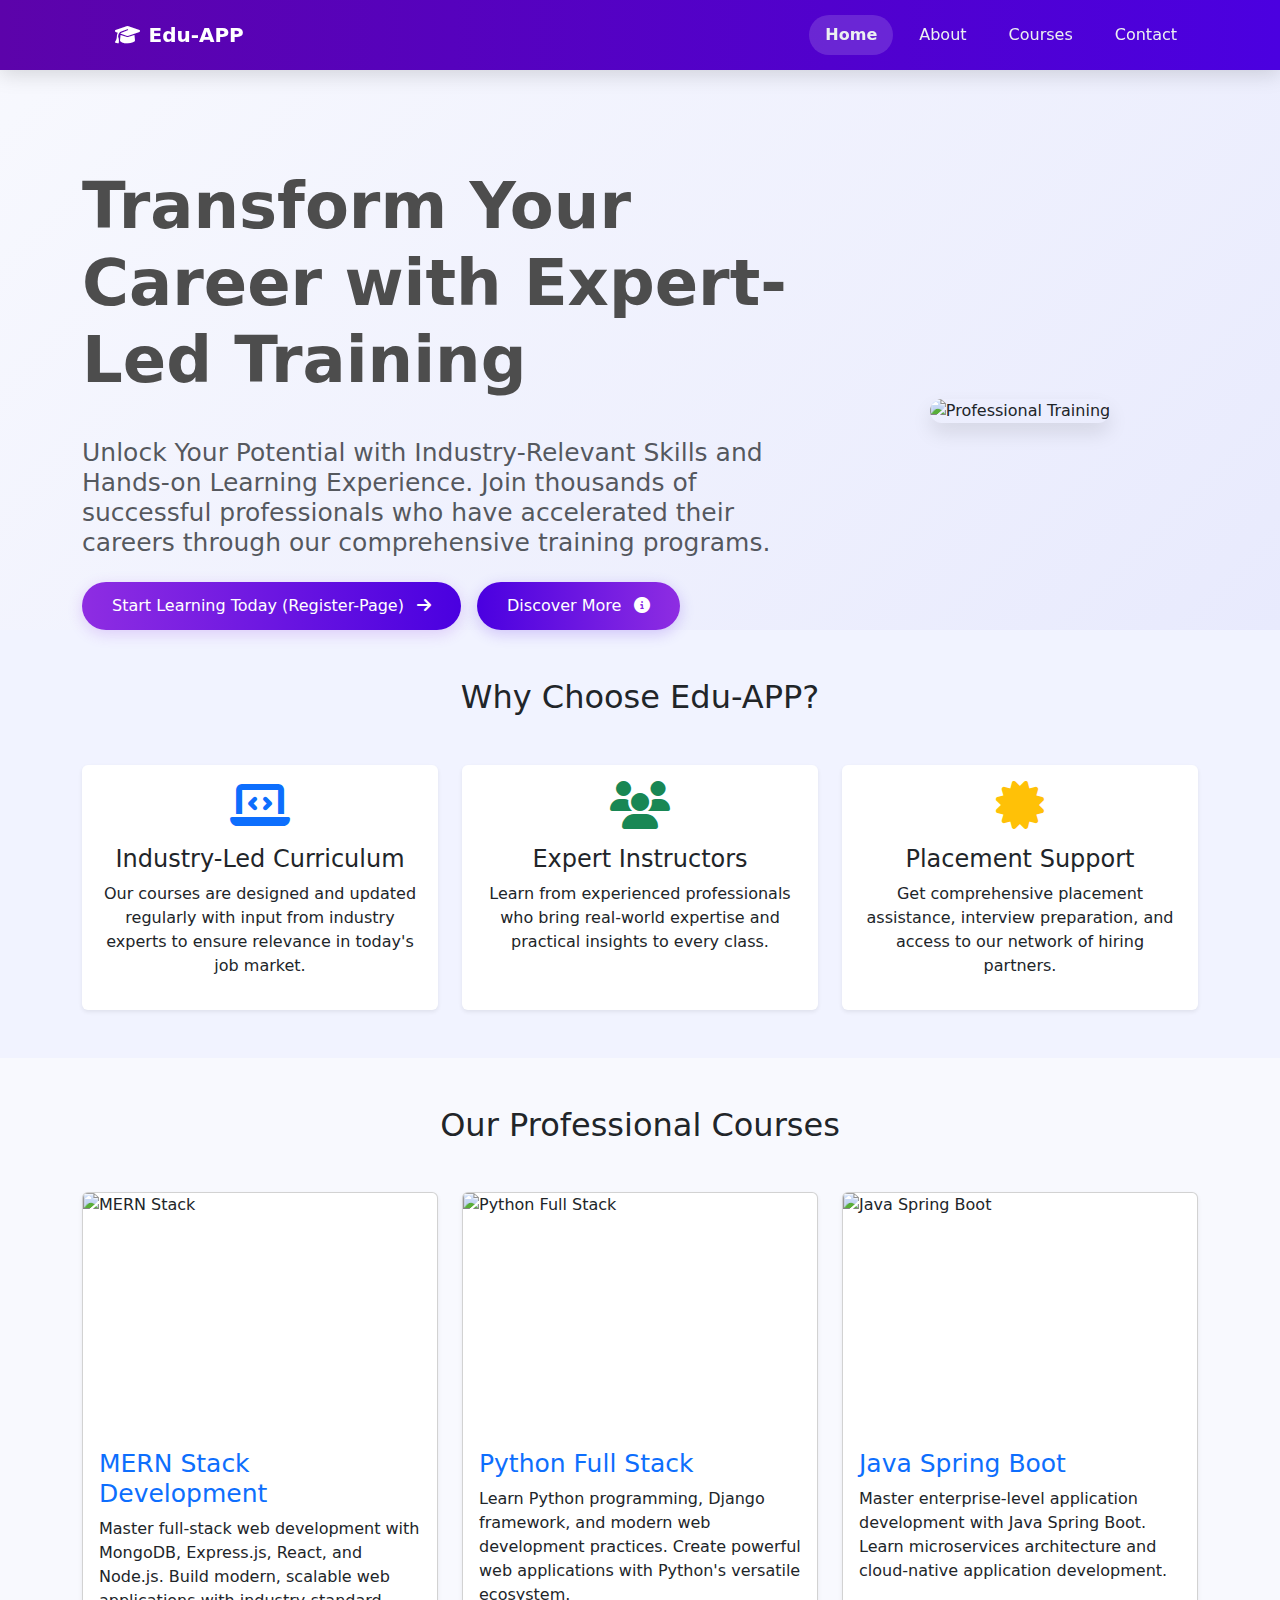
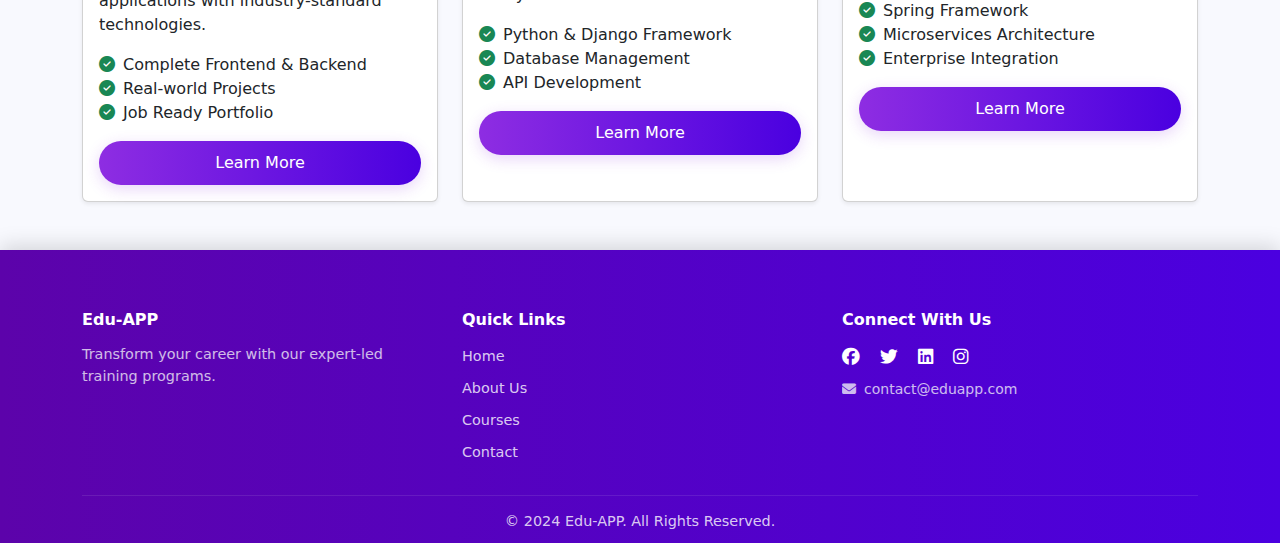
==== index.html @ 0708e310 "Add files via upload" ====
<!DOCTYPE html>
<html lang="en">

<head>
    <meta charset="UTF-8">
    <meta name="viewport" content="width=device-width, initial-scale=1.0">
    <title>Document</title>
    <link href="https://cdn.jsdelivr.net/npm/bootstrap@5.3.3/dist/css/bootstrap.min.css" rel="stylesheet"
        integrity="sha384-QWTKZyjpPEjISv5WaRU9OFeRpok6YctnYmDr5pNlyT2bRjXh0JMhjY6hW+ALEwIH" crossorigin="anonymous">
    <script src="https://cdn.jsdelivr.net/npm/bootstrap@5.3.3/dist/js/bootstrap.bundle.min.js"
        integrity="sha384-YvpcrYf0tY3lHB60NNkmXc5s9fDVZLESaAA55NDzOxhy9GkcIdslK1eN7N6jIeHz"
        crossorigin="anonymous"></script>
        <link rel="stylesheet" href="style.css">
        <link rel="stylesheet" href="https://cdnjs.cloudflare.com/ajax/libs/font-awesome/6.7.2/css/all.min.css" integrity="sha512-Evv84Mr4kqVGRNSgIGL/F/aIDqQb7xQ2vcrdIwxfjThSH8CSR7PBEakCr51Ck+w+/U6swU2Im1vVX0SVk9ABhg==" crossorigin="anonymous" referrerpolicy="no-referrer" />

        
</head>

<body>
    <nav class="navbar navbar-expand-lg fixed-top">
        <div class="container">
            <a class="navbar-brand" href="index.html">
                <i class="fas fa-graduation-cap me-2"></i>Edu-APP
            </a>
            <button class="navbar-toggler" type="button" data-bs-toggle="collapse" data-bs-target="#navbarNav">
                <span class="navbar-toggler-icon"></span>
            </button>
            <div class="collapse navbar-collapse" id="navbarNav">
                <ul class="navbar-nav ms-auto">
                    <li class="nav-item">
                        <a class="nav-link active" href="#home">Home</a>
                    </li>
                    <li class="nav-item">
                        <a class="nav-link" href="#ABOUT">About</a>
                    </li>
                    <li class="nav-item">
                        <a class="nav-link" href="#course">Courses</a>
                    </li>
                    <li class="nav-item">
                        <a class="nav-link" href="./contact.html">Contact</a>
                    </li>
                </ul>
            </div>
        </div>
    </nav>

    <!-- home page -->
    <div id="home">
        <div class="container mt-5">
            <div class="row align-items-center">
                <div class="col-lg-8 col-md-12 text-lg-start text-center">
                    <h1>Transform Your Career with Expert-Led Training</h1>
                    <h5 class="text-muted">
                        Unlock Your Potential with Industry-Relevant Skills and Hands-on Learning Experience. Join thousands of successful professionals who have accelerated their careers through our comprehensive training programs.
                    </h5>
                    <div class="d-flex justify-content-lg-start justify-content-center mt-4 gap-3">
                        <a href="./register.html" class="btn btn-custom-primary">
                            Start Learning Today<span class="text-grey"> (Register-Page)</span> <i class="fas fa-arrow-right ms-2"></i>
                        </a>
                        <a href="#ABOUT" class="btn btn-custom-secondary">
                            Discover More <i class="fas fa-info-circle ms-2"></i>
                        </a>
                    </div>
                </div>
                <div class="col-lg-4 col-md-12 text-center gy-4">
                    <img src="https://img.freepik.com/free-photo/young-students-learning-together-library_23-2149215402.jpg"
                        alt="Professional Training" 
                        style="border-radius: 15px; box-shadow: 0 10px 20px rgba(0,0,0,0.1);">
                </div>
            </div>
        </div>
    </div>

    <!-- About Us Section -->
    <section class="about-us py-5 bg-light" id="ABOUT">
        <div class="container">
            <h2 class="text-center mb-5">Why Choose Edu-APP?</h2>
            <div class="row g-4">
                <div class="col-md-4">
                    <div class="card h-100 border-0 shadow-sm">
                        <div class="card-body text-center">
                            <i class="fas fa-laptop-code fa-3x text-primary mb-3"></i>
                            <h4>Industry-Led Curriculum</h4>
                            <p>Our courses are designed and updated regularly with input from industry experts to ensure relevance in today's job market.</p>
                        </div>
                    </div>
                </div>
                <div class="col-md-4">
                    <div class="card h-100 border-0 shadow-sm">
                        <div class="card-body text-center">
                            <i class="fas fa-users fa-3x text-success mb-3"></i>
                            <h4>Expert Instructors</h4>
                            <p>Learn from experienced professionals who bring real-world expertise and practical insights to every class.</p>
                        </div>
                    </div>
                </div>
                <div class="col-md-4">
                    <div class="card h-100 border-0 shadow-sm">
                        <div class="card-body text-center">
                            <i class="fas fa-certificate fa-3x text-warning mb-3"></i>
                            <h4>Placement Support</h4>
                            <p>Get comprehensive placement assistance, interview preparation, and access to our network of hiring partners.</p>
                        </div>
                    </div>
                </div>
            </div>
        </div>
    </section>

    <!-- course details  -->
    <div id="course" class="py-5">
        <div class="container">
            <h2 class="text-center mb-5">Our Professional Courses</h2>
            <div class="row g-4">
                <!-- MERN Stack Card -->
                <div class="col-sm-12 col-md-6 col-lg-4">
                    <div class="card h-100 shadow-sm">
                        <img src="https://almablog-media.s3.ap-south-1.amazonaws.com/MERN_Stack_9437df2ba9_62af1dd3fc.png"
                            class="card-img-top" alt="MERN Stack">
                        <div class="card-body">
                            <h5 class="card-title text-primary">MERN Stack Development</h5>
                            <p class="card-text">Master full-stack web development with MongoDB, Express.js, React, and Node.js. Build modern, scalable web applications with industry-standard technologies.</p>
                            <ul class="list-unstyled">
                                <li><i class="fas fa-check-circle text-success me-2"></i>Complete Frontend & Backend</li>
                                <li><i class="fas fa-check-circle text-success me-2"></i>Real-world Projects</li>
                                <li><i class="fas fa-check-circle text-success me-2"></i>Job Ready Portfolio</li>
                            </ul>
                            <a href="#" class="btn btn-custom-primary w-100">Learn More</a>
                        </div>
                    </div>
                </div>

                <!-- Python Full Stack Card -->
                <div class="col-sm-12 col-md-6 col-lg-4">
                    <div class="card h-100 shadow-sm">
                        <img src="https://logos-world.net/wp-content/uploads/2021/10/Python-Symbol.png"
                            class="card-img-top" alt="Python Full Stack">
                        <div class="card-body">
                            <h5 class="card-title text-primary">Python Full Stack</h5>
                            <p class="card-text">Learn Python programming, Django framework, and modern web development practices. Create powerful web applications with Python's versatile ecosystem.</p>
                            <ul class="list-unstyled">
                                <li><i class="fas fa-check-circle text-success me-2"></i>Python & Django Framework</li>
                                <li><i class="fas fa-check-circle text-success me-2"></i>Database Management</li>
                                <li><i class="fas fa-check-circle text-success me-2"></i>API Development</li>
                            </ul>
                            <a href="#" class="btn btn-custom-primary w-100">Learn More</a>
                        </div>
                    </div>
                </div>

                <!-- Java Spring Boot Card -->
                <div class="col-sm-12 col-md-6 col-lg-4">
                    <div class="card h-100 shadow-sm">
                        <img src="https://miro.medium.com/v2/resize:fit:850/1*8KX5TdvTf6HlEjls69uPjw.png"
                            class="card-img-top" alt="Java Spring Boot">
                        <div class="card-body">
                            <h5 class="card-title text-primary">Java Spring Boot</h5>
                            <p class="card-text">Master enterprise-level application development with Java Spring Boot. Learn microservices architecture and cloud-native application development.</p>
                            <ul class="list-unstyled">
                                <li><i class="fas fa-check-circle text-success me-2"></i>Spring Framework</li>
                                <li><i class="fas fa-check-circle text-success me-2"></i>Microservices Architecture</li>
                                <li><i class="fas fa-check-circle text-success me-2"></i>Enterprise Integration</li>
                            </ul>
                            <a href="#" class="btn btn-custom-primary w-100">Learn More</a>
                        </div>
                    </div>
                </div>
            </div>
        </div>
    </div>

    <!-- Footer -->

    <footer>
        <div class="container">
            <div class="row gy-3">
                <!-- About Section -->
                <div class="col-md-4">
                    <h5>Edu-APP</h5>
                    <p class="text-light opacity-75">
                        Transform your career with our expert-led training programs.
                    </p>
                </div>

                <!-- Quick Links Section -->
                <div class="col-md-4">
                    <h5>Quick Links</h5>
                    <ul class="list-unstyled">
                        <li><a href="#home">Home</a></li>
                        <li><a href="#ABOUT">About Us</a></li>
                        <li><a href="#course">Courses</a></li>
                        <li><a href="./contact.html">Contact</a></li>
                    </ul>
                </div>

                <!-- Contact Section -->
                <div class="col-md-4">
                    <h5>Connect With Us</h5>
                    <div class="social-icons mb-2">
                        <a href="#"><i class="fab fa-facebook"></i></a>
                        <a href="#"><i class="fab fa-twitter"></i></a>
                        <a href="#"><i class="fab fa-linkedin"></i></a>
                        <a href="#"><i class="fab fa-instagram"></i></a>
                    </div>
                    <p class="text-light opacity-75 small">
                        <i class="fas fa-envelope me-2"></i>contact@eduapp.com
                    </p>
                </div>
            </div>
            <hr class="border-light">
            <div class="text-center copyright">
                <p class="mb-0">&copy; 2024 Edu-APP. All Rights Reserved.</p>
            </div>
        </div>
    </footer>


</body>

</html>
---- style.css ----
/* Background Colors */
body {
    background-color: #f8f9fe;
}

.bg-light {
    background-color: #f1f3ff !important;
}

/* Button Styles */
.btn-custom-primary {
    background: linear-gradient(to right, #8E2DE2, #4A00E0);
    color: white;
    padding: 12px 30px;
    border-radius: 25px;
    border: none;
    transition: all 0.3s ease;
    box-shadow: 0 4px 15px rgba(142, 45, 226, 0.2);
}

.btn-custom-primary:hover {
    transform: translateY(-2px);
    box-shadow: 0 8px 20px rgba(142, 45, 226, 0.3);
    color: white;
}

.btn-custom-secondary {
    background: linear-gradient(to right, #4A00E0, #8E2DE2);
    color: white;
    padding: 12px 30px;
    border-radius: 25px;
    border: none;
    transition: all 0.3s ease;
    box-shadow: 0 4px 15px rgba(74, 0, 224, 0.2);
}

.btn-custom-secondary:hover {
    transform: translateY(-2px);
    box-shadow: 0 8px 20px rgba(74, 0, 224, 0.3);
    color: white;
}

/* Section Background Colors */
#home {
    background: linear-gradient(135deg, #f8f9fe 0%, #e8eafd 100%);
    padding-top: 120px;
}

#ABOUT {
    background-color: #ffffff;
}

#course {
    background-color: #f8f9fe;
}

/* Card Button Overrides */
.card .btn-custom-primary {
    width: 100%;
    padding: 10px 20px;
}

/* Hero Section Buttons */
.hero-buttons .btn {
    margin: 5px;
}

.navbar {
    background: linear-gradient(to right, #5c03aa, #4b00e0) !important;
    padding: 15px 0;
    box-shadow: 0 4px 20px rgba(0, 0, 0, 0.15);
}

.navbar-brand {
    color: #ffffff !important;
    font-weight: 700;
    margin-left: 3%;
}

.nav-link {
    color: rgba(255, 255, 255, 0.9) !important;
    margin: 0 8px;
    padding: 10px 20px !important;
    border-radius: 25px;
    transition: all 0.3s ease;
}

/* Hamburger menu color */
.navbar-toggler {
    border-color: rgba(255, 255, 255, 0.8) !important;
}

.navbar-toggler-icon {
    background-image: url("data:image/svg+xml,%3csvg xmlns='http://www.w3.org/2000/svg' viewBox='0 0 30 30'%3e%3cpath stroke='rgba(255, 255, 255, 0.8)' stroke-linecap='round' stroke-miterlimit='10' stroke-width='2' d='M4 7h22M4 15h22M4 23h22'/%3e%3c/svg%3e") !important;
}

/* Mobile menu styles */
@media (max-width: 991px) {
    .navbar-collapse {
        background: linear-gradient(to right, #5c03aa, #4b00e0) !important;
        padding: 15px;
        border-radius: 10px;
        margin-top: 10px;
    }

    .nav-link {
        text-align: center;
        margin: 5px 0;
    }

    .navbar-nav {
        padding: 10px 0;
    }

    /* Active link in mobile view */
    .nav-link.active {
        background: rgba(255, 255, 255, 0.1);
    }
}

/* Hover effects */
.nav-link:hover {
    background: rgba(255, 255, 255, 0.1);
    transform: translateY(-2px);
}

/* Active link styling */
.nav-link.active {
    background: rgba(255, 255, 255, 0.15);
    font-weight: 600;
}

.navbar-nav {
    margin-left: auto;
    align-items: center;
}

.nav-link {
    color: #ecf0f1 !important;
    font-weight: 500;
    padding: 8px 16px !important;
    margin: 0 5px;
    transition: all 0.3s ease;
}

.nav-link:hover {
    color: #3498db !important;
    background-color: rgba(255, 255, 255, 0.1);
    border-radius: 20px;
}

#btn1 {
    border-radius: 5px;
}

h1 {
    color: rgb(77, 77, 77);
    font-size: 4rem;
    font-weight: 700;
}

h5 {
    margin-top: 40px;
    color: rgb(77, 77, 77);
    font-size: 25px;
}

img {
    border-radius: 50%;
    width: 100%;
    height: 300px;
    object-fit: cover;
}

#btn2 {
    width: 190px;
    height: 50px;
    border-radius: 10px;
    background-color: rgb(46, 186, 46);
    color: white;
    border-color: white;
}

.card-img-top {
    height: 200px;
    object-fit: cover;
}

@media (max-width: 768px) {
    h1 {
        font-size: 2.5rem;
    }

    h5 {
        font-size: 20px;
    }

    #btn2 {
        width: 150px;
        height: 40px;
    }
}

@media (max-width: 768px) {
    .card-img-top {
        height: 150px;
    }
}

@media (max-width: 576px) {
    .card-img-top {
        height: 120px;
    }
    
    .card {
        margin: 0 auto;
        max-width: 320px;
    }
}

.dropdown-menu {
    background-color: #34495e;
    border: none;
    box-shadow: 0 4px 6px rgba(0, 0, 0, 0.1);
}

.dropdown-item {
    color: #ecf0f1;
    transition: all 0.3s ease;
}

.dropdown-item:hover {
    background-color: #3498db;
    color: white;
}

/* Footer Styling */
footer {
    background: linear-gradient(to right, #5c03aa, #4b00e0) !important;
    padding: 20px 0 10px;
    box-shadow: 0 -4px 20px rgba(0, 0, 0, 0.15);
}

footer h5 {
    color: white;
    font-size: 1rem;
    font-weight: 600;
    margin-bottom: 15px;
}

footer p {
    font-size: 0.9rem;
    margin-bottom: 8px;
}

footer .list-unstyled li {
    margin-bottom: 8px;
}

footer .list-unstyled a {
    color: rgba(255, 255, 255, 0.8);
    font-size: 0.9rem;
    text-decoration: none;
    transition: all 0.3s ease;
}

footer .list-unstyled a:hover {
    color: white;
    padding-left: 5px;
}

footer .social-icons a {
    color: white;
    font-size: 1.1rem;
    margin-right: 15px;
    transition: all 0.3s ease;
}

footer .social-icons a:hover {
    transform: translateY(-3px);
    color: rgba(255, 255, 255, 0.8);
}

footer hr {
    margin: 15px 0;
    opacity: 0.1;
}

footer .copyright {
    font-size: 0.8rem;
    color: rgba(255, 255, 255, 0.8);
}

#home {
    background: linear-gradient(135deg, #f8f9fe 0%, #e8eafd 100%);
    padding-top: 120px;
}

@media (max-width: 768px) {
    #home {
        padding-top: 80px;
    }
    
    #home h1 {
        font-size: 2.5rem;
    }
}

@media (max-width: 576px) {
    #home {
        padding-top: 70px;
    }
    
    #home h1 {
        font-size: 2rem;
    }
}
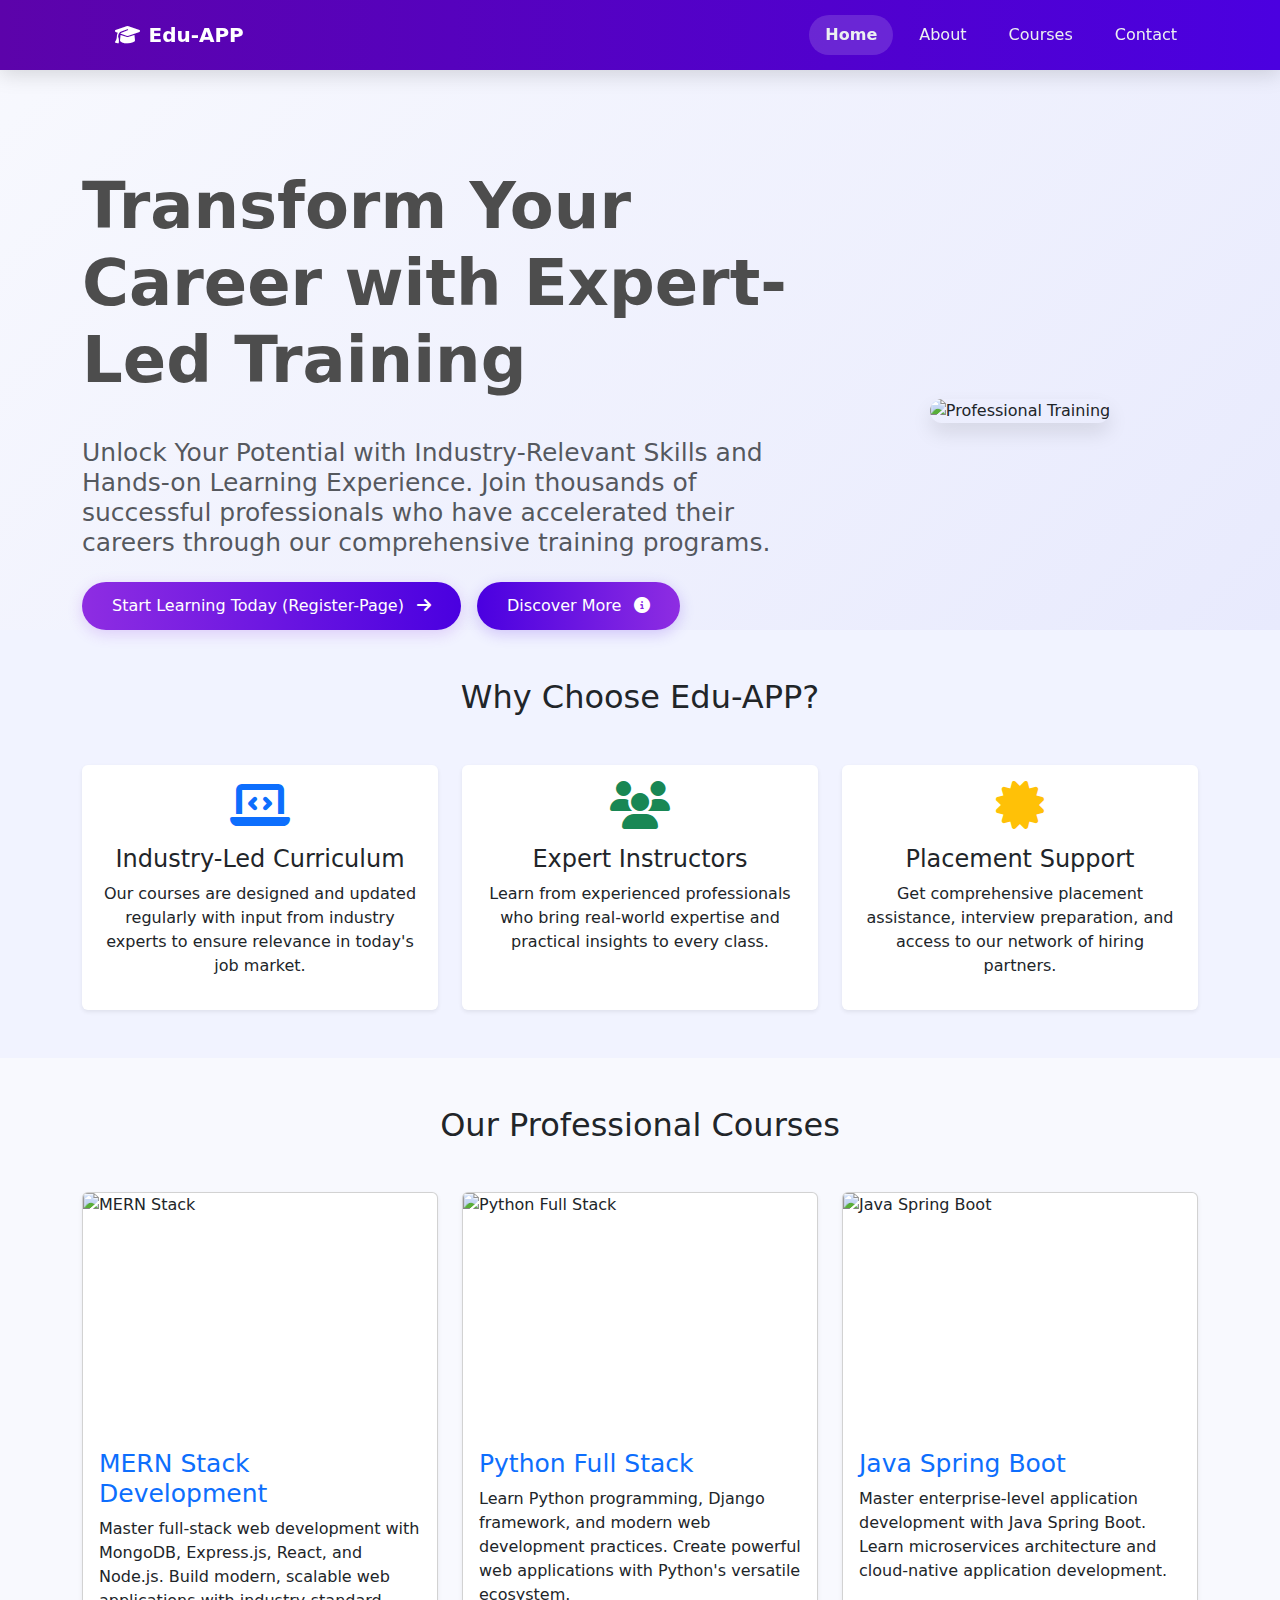
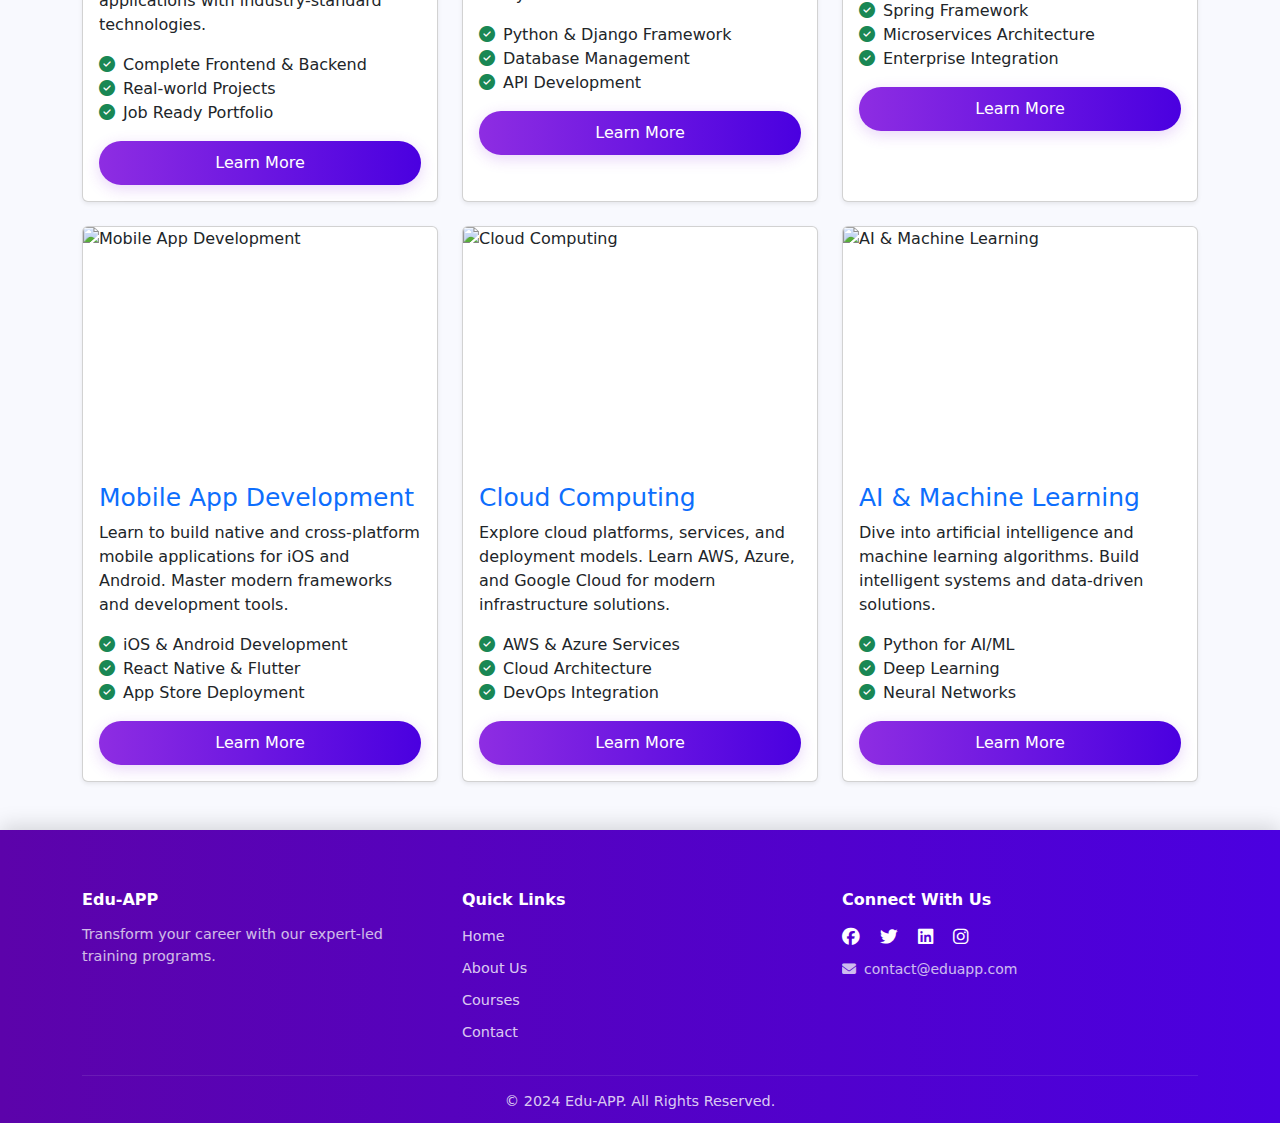
==== commit 3d2c023a: "Add files via upload" ====
--- a/index.html
+++ b/index.html
@@ -165,6 +165,73 @@
                         </div>
                     </div>
                 </div>
+                <!-- Mobile App Development -->
+                <div class="col-sm-12 col-md-6 col-lg-4">
+                    <div class="card h-100 shadow-sm">
+                        <img src="https://www.businessofapps.com/wp-content/uploads/2020/08/zymr8_steps_the_mobile_app_dev_lifecycle_cover.jpg"
+                            class="card-img-top" alt="Mobile App Development">
+                        <div class="card-body">
+                            <h5 class="card-title text-primary">Mobile App Development</h5>
+                            <p class="card-text">Learn to build native and cross-platform mobile applications for iOS and Android. Master modern frameworks and development tools.</p>
+                            <ul class="list-unstyled">
+                                <li><i class="fas fa-check-circle text-success me-2"></i>iOS & Android Development</li>
+                                <li><i class="fas fa-check-circle text-success me-2"></i>React Native & Flutter</li>
+                                <li><i class="fas fa-check-circle text-success me-2"></i>App Store Deployment</li>
+                            </ul>
+                            <a href="#" class="btn btn-custom-primary w-100">Learn More</a>
+                        </div>
+                    </div>
+                </div>
+                <!-- Cloud Computing -->
+                <div class="col-sm-12 col-md-6 col-lg-4">
+                    <div class="card h-100 shadow-sm">
+                        <img src="https://www.sandyx.com/wp-content/uploads/2020/04/5-important-things-about-cloud-computing.png"
+                            class="card-img-top" alt="Cloud Computing">
+                        <div class="card-body">
+                            <h5 class="card-title text-primary">Cloud Computing</h5>
+                            <p class="card-text">Explore cloud platforms, services, and deployment models. Learn AWS, Azure, and Google Cloud for modern infrastructure solutions.</p>
+                            <ul class="list-unstyled">
+                                <li><i class="fas fa-check-circle text-success me-2"></i>AWS & Azure Services</li>
+                                <li><i class="fas fa-check-circle text-success me-2"></i>Cloud Architecture</li>
+                                <li><i class="fas fa-check-circle text-success me-2"></i>DevOps Integration</li>
+                            </ul>
+                            <a href="#" class="btn btn-custom-primary w-100">Learn More</a>
+                        </div>
+                    </div>
+                </div>
+                <!-- AI & Machine Learning -->
+                <div class="col-sm-12 col-md-6 col-lg-4">
+                    <div class="card h-100 shadow-sm">
+                        <img src="https://www.shutterstock.com/image-vector/vector-illustration-left-right-human-600nw-2225707515.jpg"
+                            class="card-img-top" alt="AI & Machine Learning">
+                        <div class="card-body">
+                            <h5 class="card-title text-primary">AI & Machine Learning</h5>
+                            <p class="card-text">Dive into artificial intelligence and machine learning algorithms. Build intelligent systems and data-driven solutions.</p>
+                            <ul class="list-unstyled">
+                                <li><i class="fas fa-check-circle text-success me-2"></i>Python for AI/ML</li>
+                                <li><i class="fas fa-check-circle text-success me-2"></i>Deep Learning</li>
+                                <li><i class="fas fa-check-circle text-success me-2"></i>Neural Networks</li>
+                            </ul>
+                            <a href="#" class="btn btn-custom-primary w-100">Learn More</a>
+                        </div>
+                    </div>
+                </div>
+
+
+
+
+
+
+
+
+
+
+
+
+
+
+
+
             </div>
         </div>
     </div>
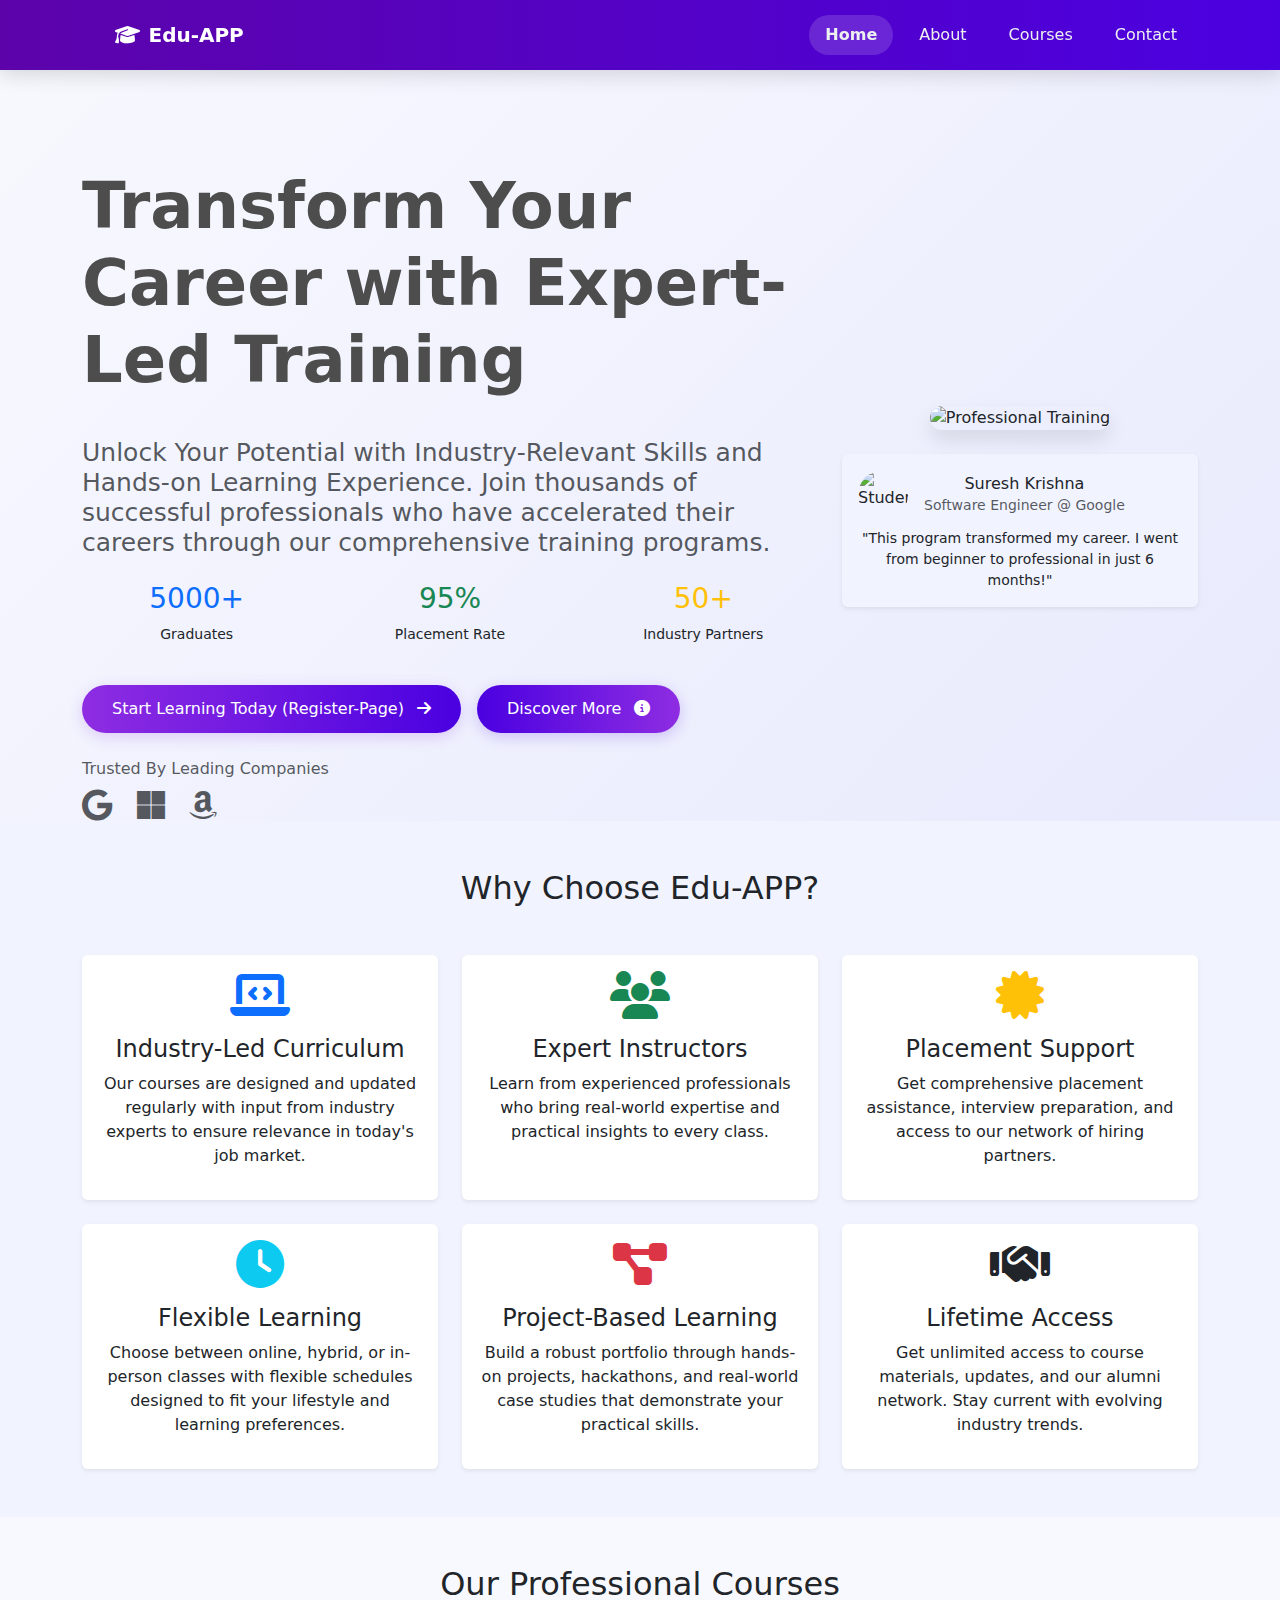
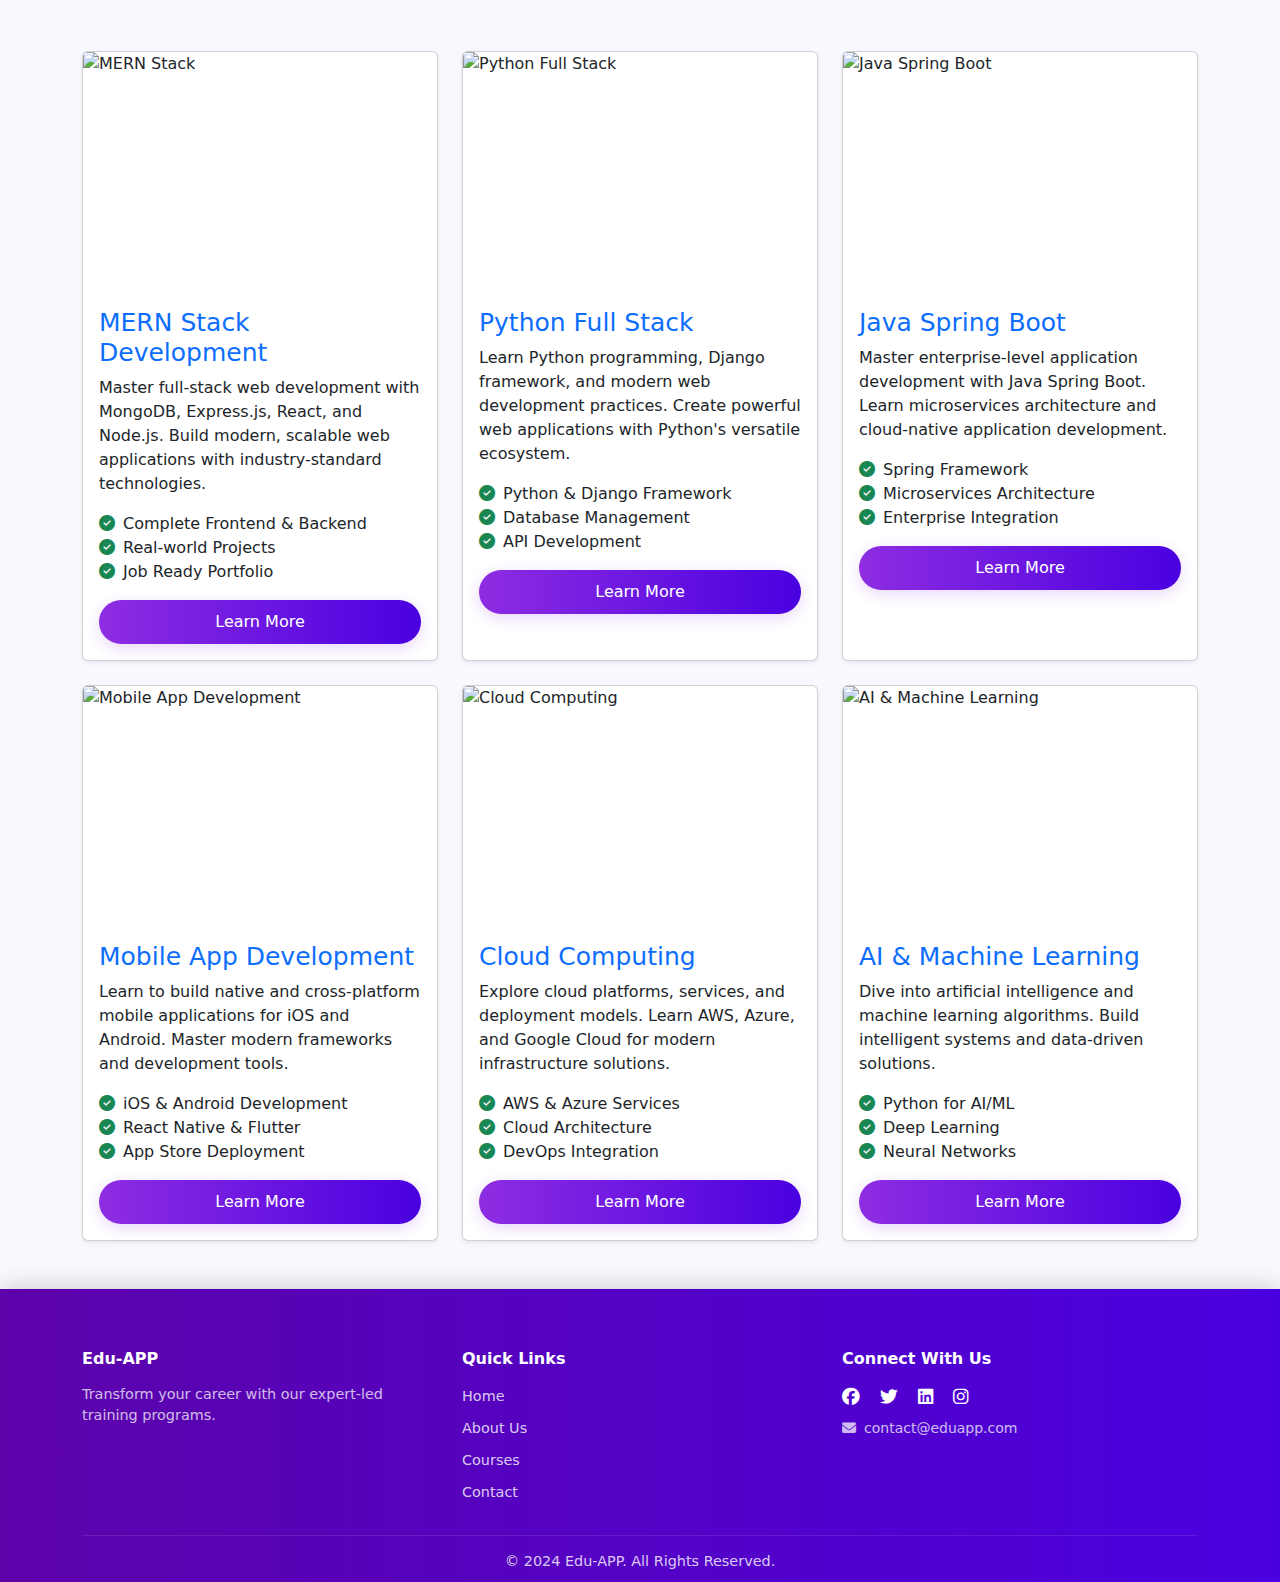
==== commit 17ade0a8: "Add files via upload" ====
--- a/index.html
+++ b/index.html
@@ -53,6 +53,26 @@
                     <h5 class="text-muted">
                         Unlock Your Potential with Industry-Relevant Skills and Hands-on Learning Experience. Join thousands of successful professionals who have accelerated their careers through our comprehensive training programs.
                     </h5>
+                    <div class="row mt-4 mb-4">
+                        <div class="col-4">
+                            <div class="stat-box text-center">
+                                <h3 class="text-primary">5000+</h3>
+                                <p class="small">Graduates</p>
+                            </div>
+                        </div>
+                        <div class="col-4">
+                            <div class="stat-box text-center">
+                                <h3 class="text-success">95%</h3>
+                                <p class="small">Placement Rate</p>
+                            </div>
+                        </div>
+                        <div class="col-4">
+                            <div class="stat-box text-center">
+                                <h3 class="text-warning">50+</h3>
+                                <p class="small">Industry Partners</p>
+                            </div>
+                        </div>
+                    </div>
                     <div class="d-flex justify-content-lg-start justify-content-center mt-4 gap-3">
                         <a href="./register.html" class="btn btn-custom-primary">
                             Start Learning Today<span class="text-grey"> (Register-Page)</span> <i class="fas fa-arrow-right ms-2"></i>
@@ -61,11 +81,34 @@
                             Discover More <i class="fas fa-info-circle ms-2"></i>
                         </a>
                     </div>
+                    <div class="trust-badges mt-4">
+                        <p class="text-muted mb-2">Trusted By Leading Companies</p>
+                        <div class="d-flex justify-content-lg-start justify-content-center gap-4">
+                            <i class="fab fa-google fa-2x text-muted"></i>
+                            <i class="fab fa-microsoft fa-2x text-muted"></i>
+                            <i class="fab fa-amazon fa-2x text-muted"></i>
+                            <i class="fab fa-ibm fa-2x text-muted"></i>
+                        </div>
+                    </div>
                 </div>
                 <div class="col-lg-4 col-md-12 text-center gy-4">
                     <img src="https://img.freepik.com/free-photo/young-students-learning-together-library_23-2149215402.jpg"
                         alt="Professional Training" 
+                        class="main-image"
                         style="border-radius: 15px; box-shadow: 0 10px 20px rgba(0,0,0,0.1);">
+                    <div class="testimonial-card mt-4 p-3 bg-light rounded shadow-sm">
+                        <div class="d-flex align-items-center mb-2">
+                            <img src="https://i.imgflip.com/95gtwt.png" 
+                                alt="Student" 
+                                class="rounded-circle"
+                                style="width: 50px; height: 50px;">
+                            <div class="ms-3">
+                                <h6 class="mb-0">Suresh Krishna</h6>
+                                <small class="text-muted">Software Engineer @ Google</small>
+                            </div>
+                        </div>
+                        <p class="small mb-0">"This program transformed my career. I went from beginner to professional in just 6 months!"</p>
+                    </div>
                 </div>
             </div>
         </div>
@@ -100,6 +143,36 @@
                             <i class="fas fa-certificate fa-3x text-warning mb-3"></i>
                             <h4>Placement Support</h4>
                             <p>Get comprehensive placement assistance, interview preparation, and access to our network of hiring partners.</p>
+                        </div>
+                    </div>
+                </div>
+                <!-- New Card: Flexible Learning -->
+                <div class="col-md-4">
+                    <div class="card h-100 border-0 shadow-sm">
+                        <div class="card-body text-center">
+                            <i class="fas fa-clock fa-3x text-info mb-3"></i>
+                            <h4>Flexible Learning</h4>
+                            <p>Choose between online, hybrid, or in-person classes with flexible schedules designed to fit your lifestyle and learning preferences.</p>
+                        </div>
+                    </div>
+                </div>
+                <!-- New Card: Project-Based Learning -->
+                <div class="col-md-4">
+                    <div class="card h-100 border-0 shadow-sm">
+                        <div class="card-body text-center">
+                            <i class="fas fa-project-diagram fa-3x text-danger mb-3"></i>
+                            <h4>Project-Based Learning</h4>
+                            <p>Build a robust portfolio through hands-on projects, hackathons, and real-world case studies that demonstrate your practical skills.</p>
+                        </div>
+                    </div>
+                </div>
+                <!-- New Card: Career Support -->
+                <div class="col-md-4">
+                    <div class="card h-100 border-0 shadow-sm">
+                        <div class="card-body text-center">
+                            <i class="fas fa-handshake fa-3x text-purple mb-3"></i>
+                            <h4>Lifetime Access</h4>
+                            <p>Get unlimited access to course materials, updates, and our alumni network. Stay current with evolving industry trends.</p>
                         </div>
                     </div>
                 </div>
@@ -216,21 +289,6 @@
                         </div>
                     </div>
                 </div>
-
-
-
-
-
-
-
-
-
-
-
-
-
-
-
 
             </div>
         </div>
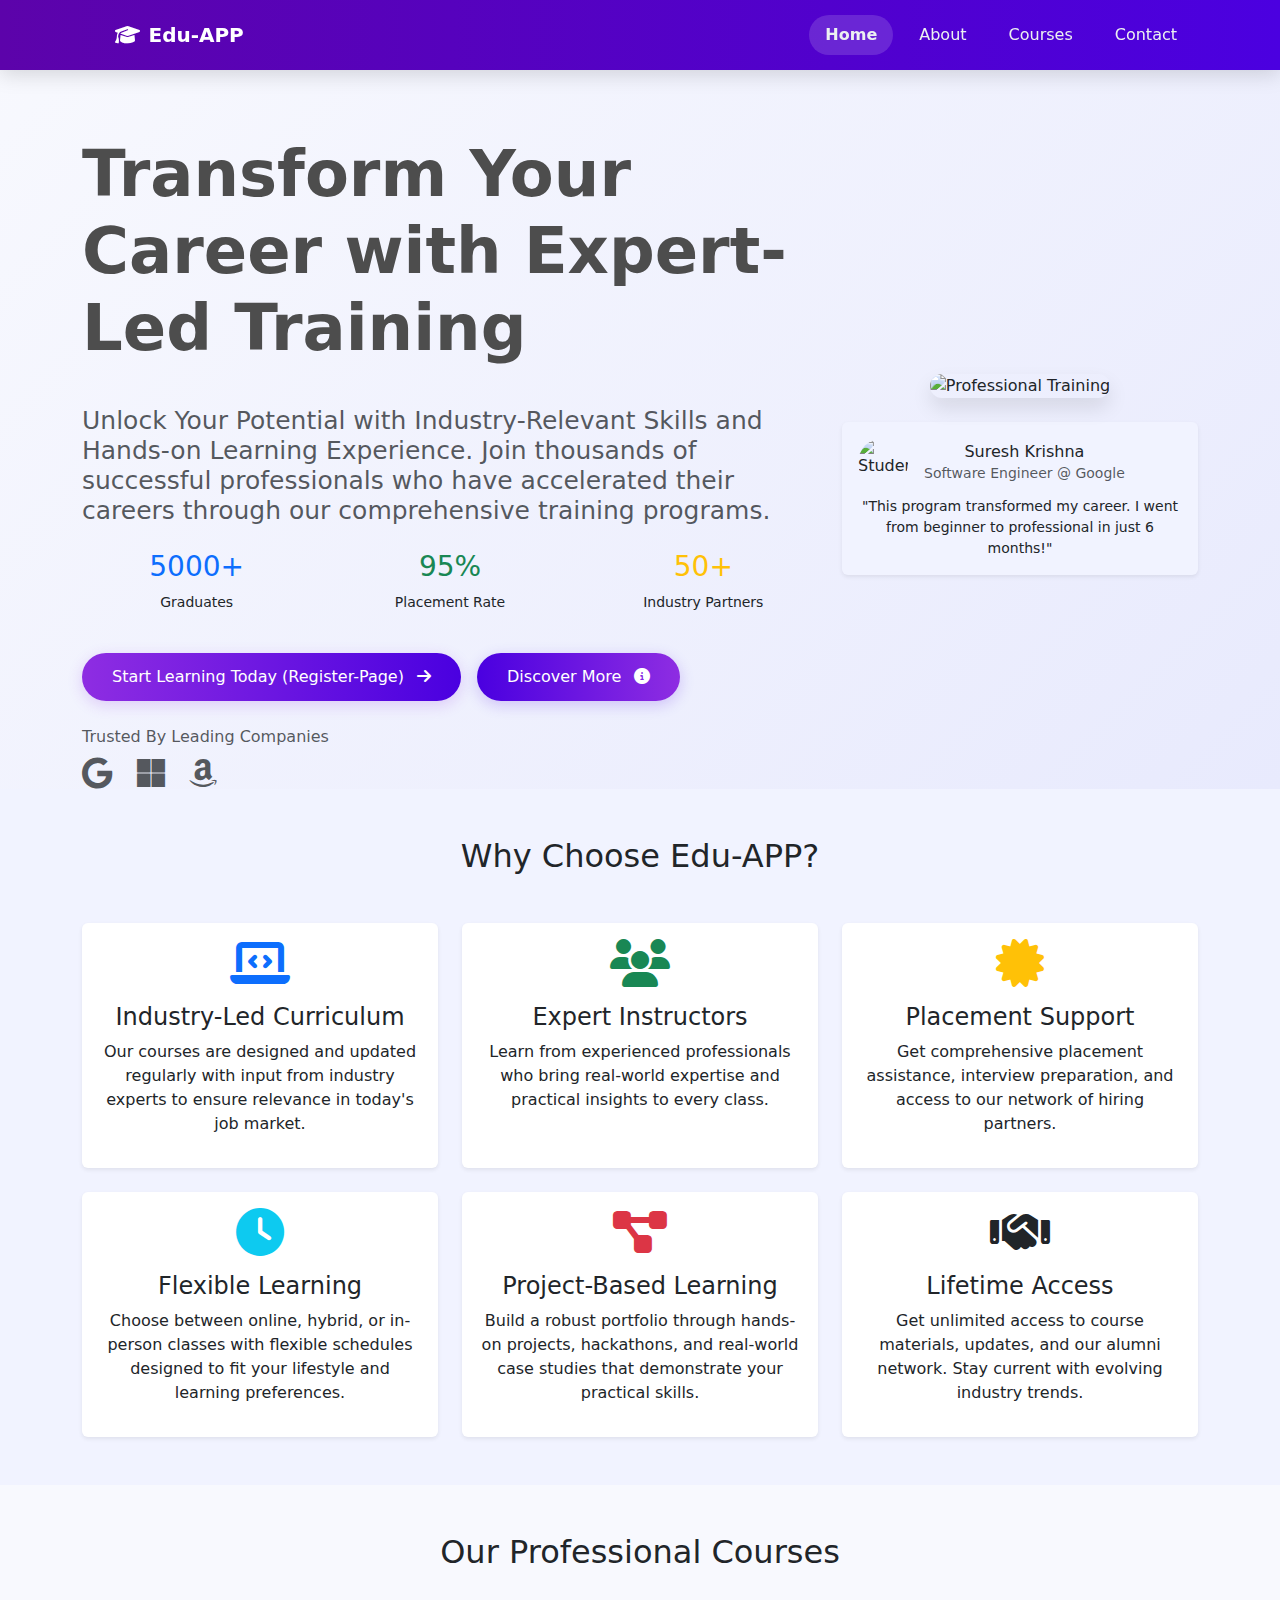
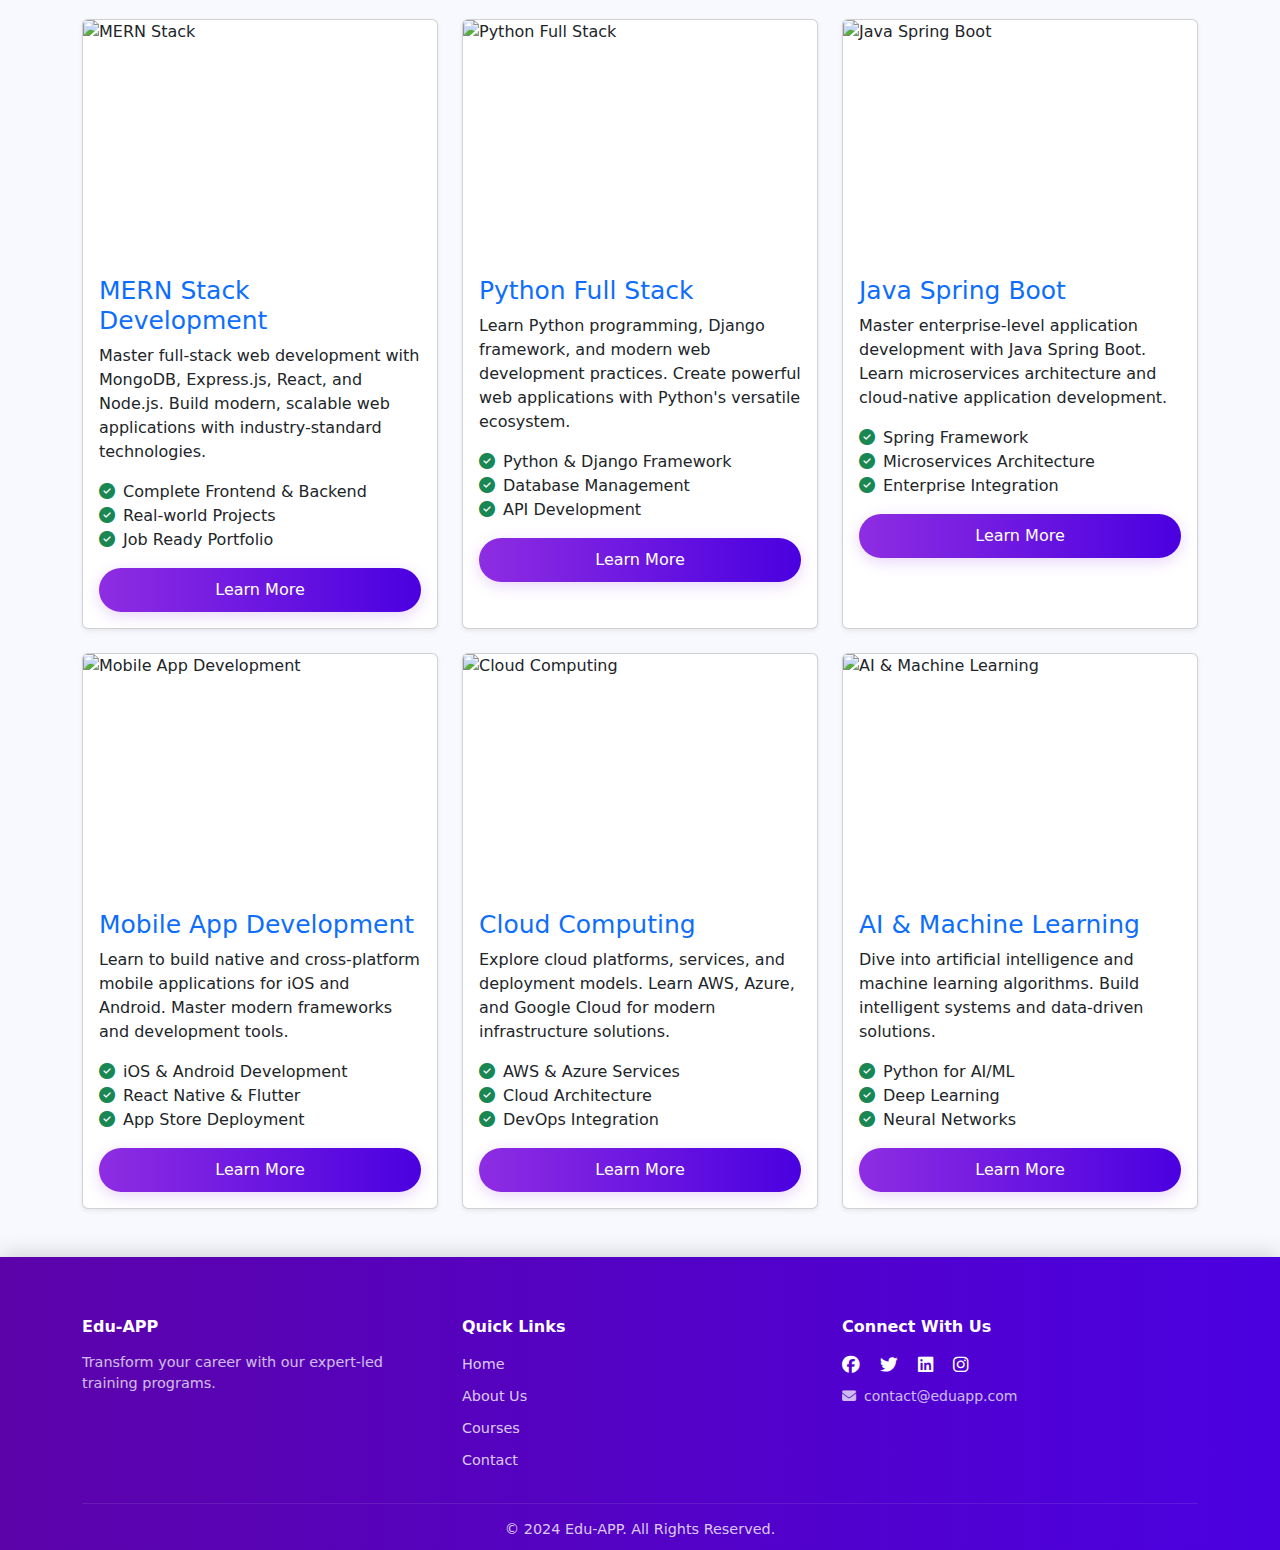
==== commit 56ab3d5d: "Update index.html" ====
--- a/index.html
+++ b/index.html
@@ -46,7 +46,7 @@
 
     <!-- home page -->
     <div id="home">
-        <div class="container mt-5">
+        <div class="container mt-3">
             <div class="row align-items-center">
                 <div class="col-lg-8 col-md-12 text-lg-start text-center">
                     <h1>Transform Your Career with Expert-Led Training</h1>
@@ -342,4 +342,4 @@
 
 </body>
 
-</html>+</html>
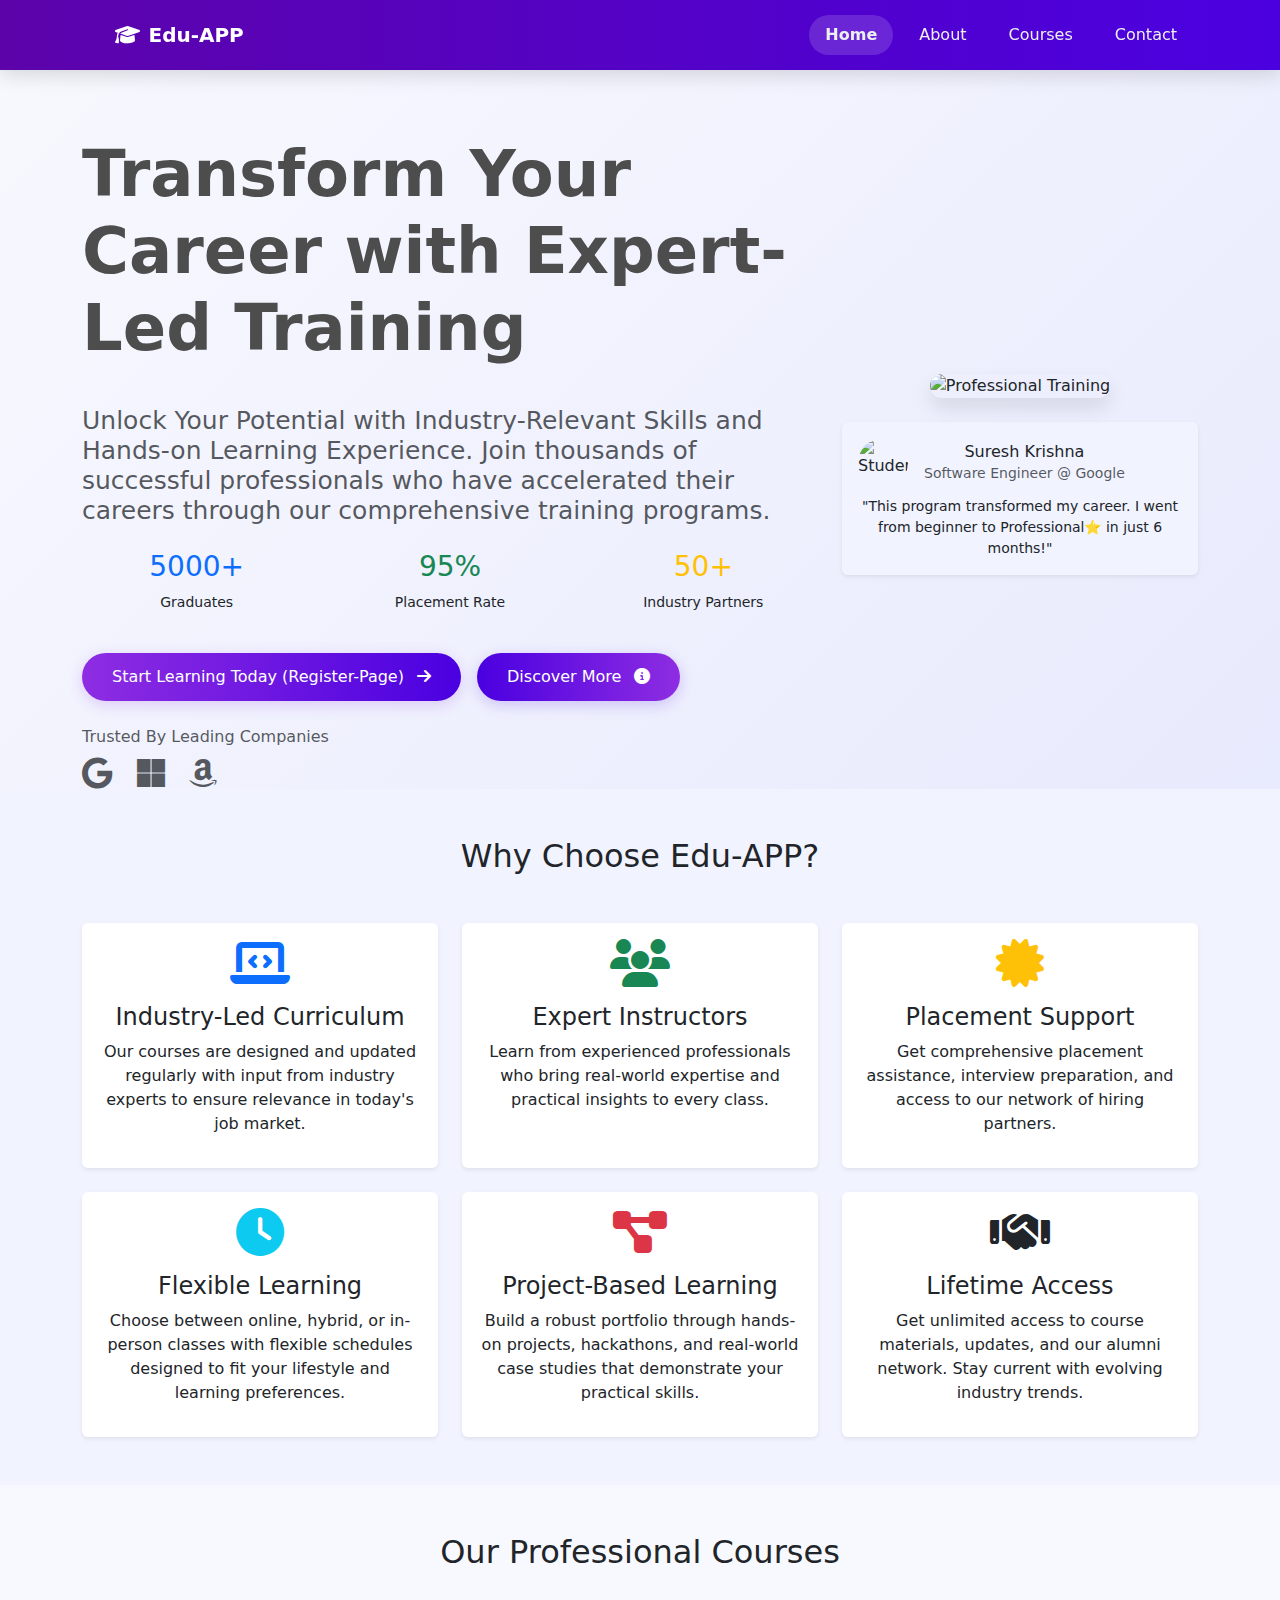
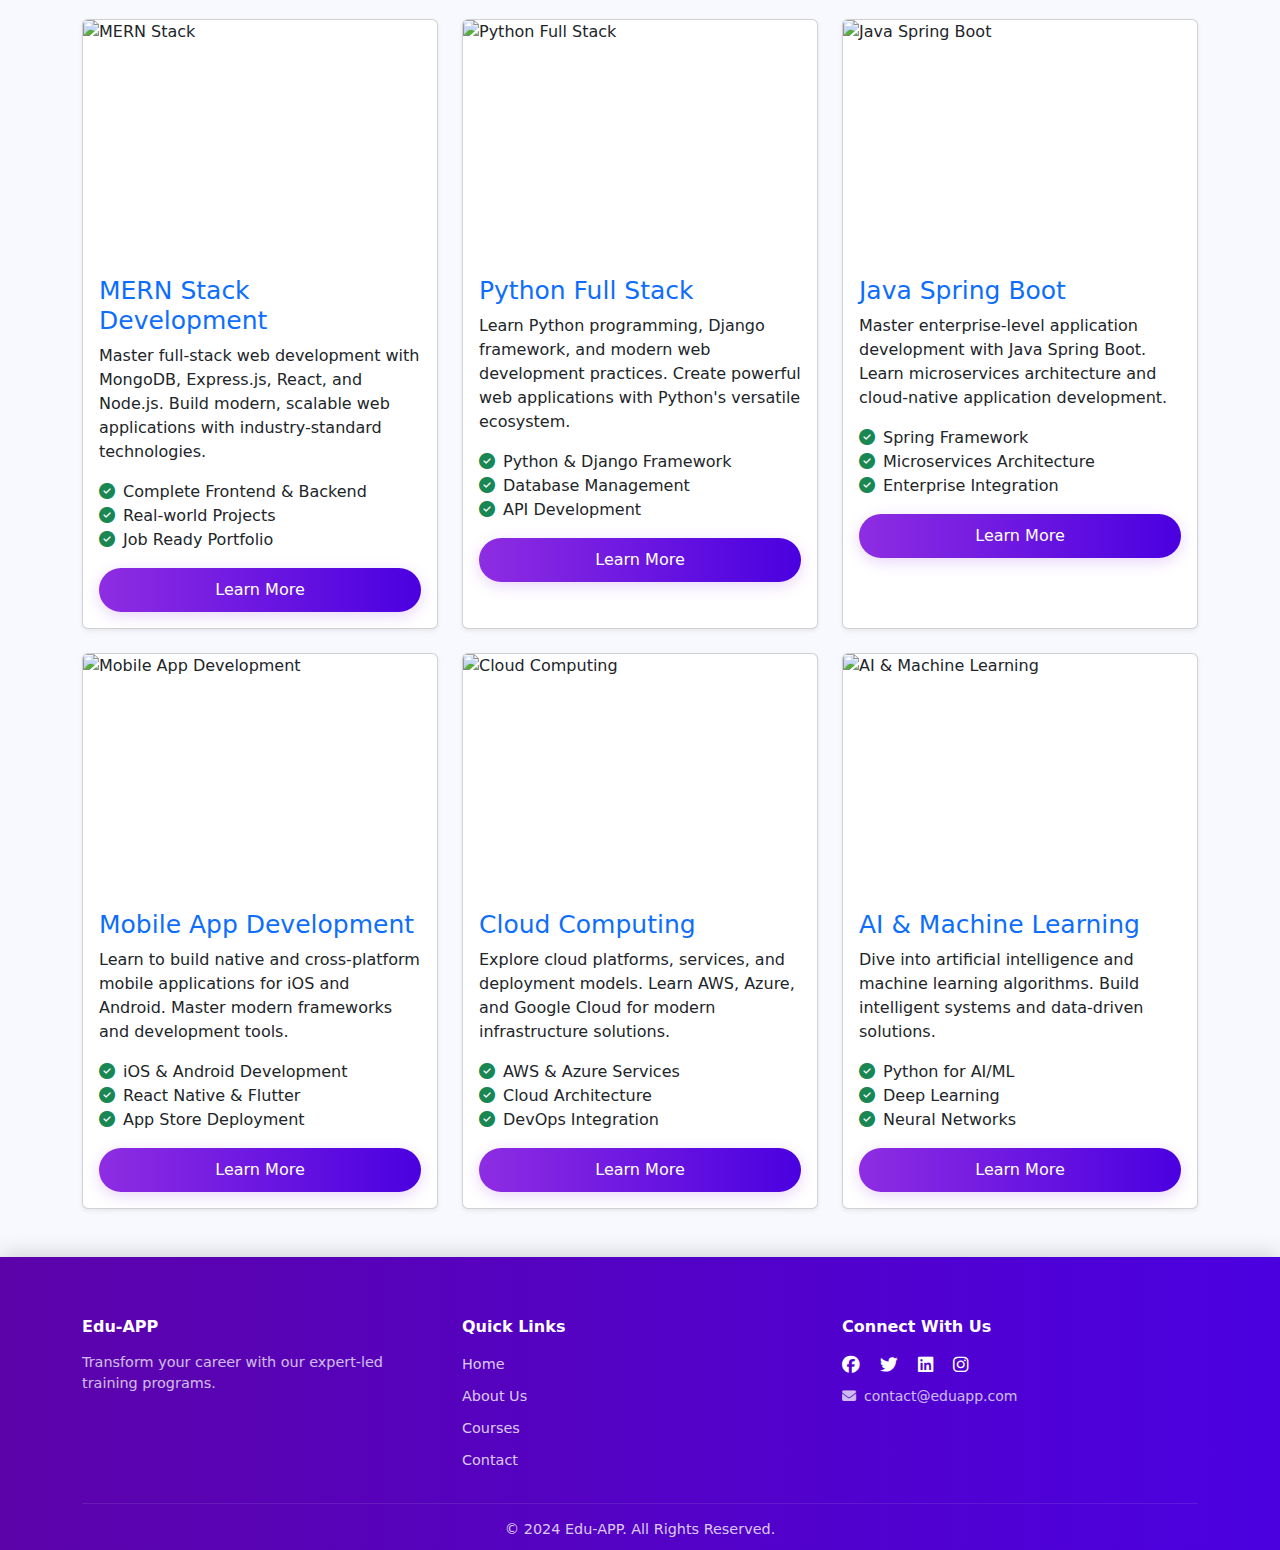
==== commit 4681604d: "Update index.html" ====
--- a/index.html
+++ b/index.html
@@ -107,7 +107,7 @@
                                 <small class="text-muted">Software Engineer @ Google</small>
                             </div>
                         </div>
-                        <p class="small mb-0">"This program transformed my career. I went from beginner to professional in just 6 months!"</p>
+                        <p class="small mb-0">"This program transformed my career. I went from beginner to Professional⭐ in just 6 months!"</p>
                     </div>
                 </div>
             </div>
